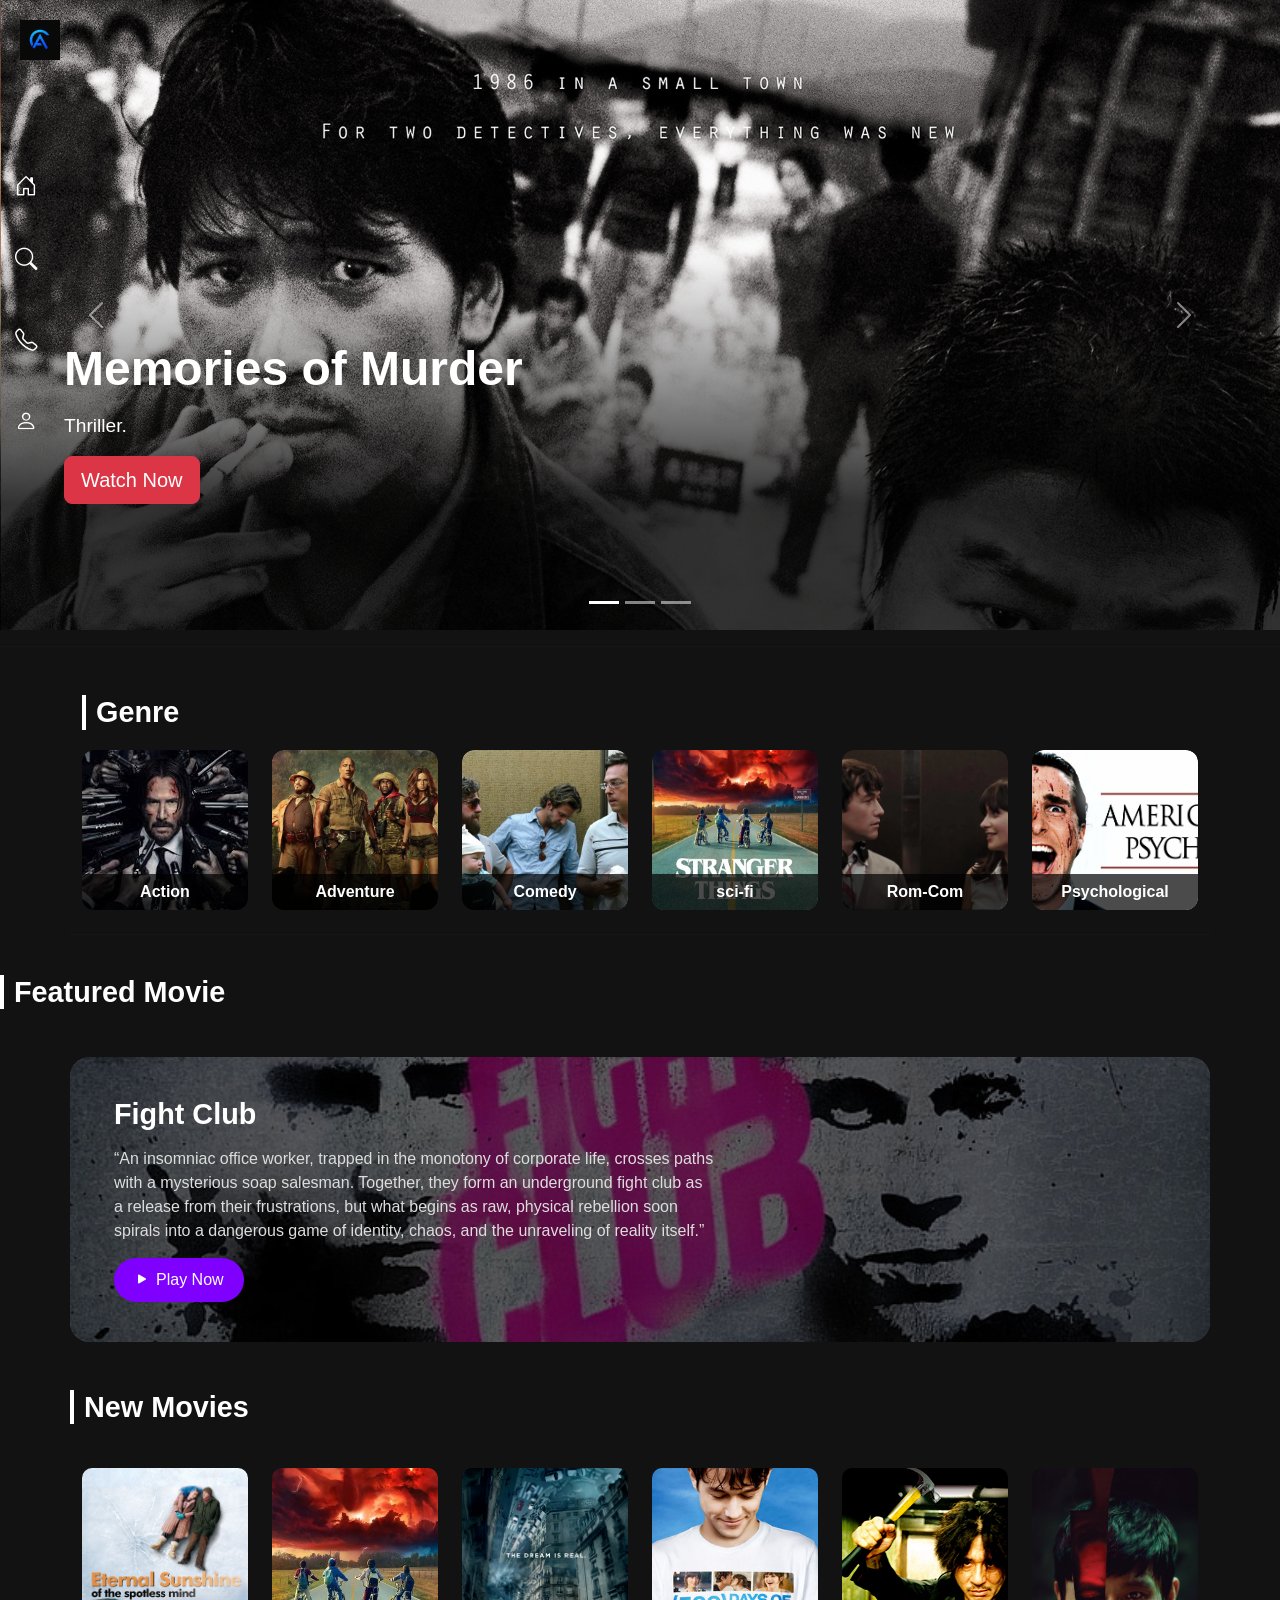
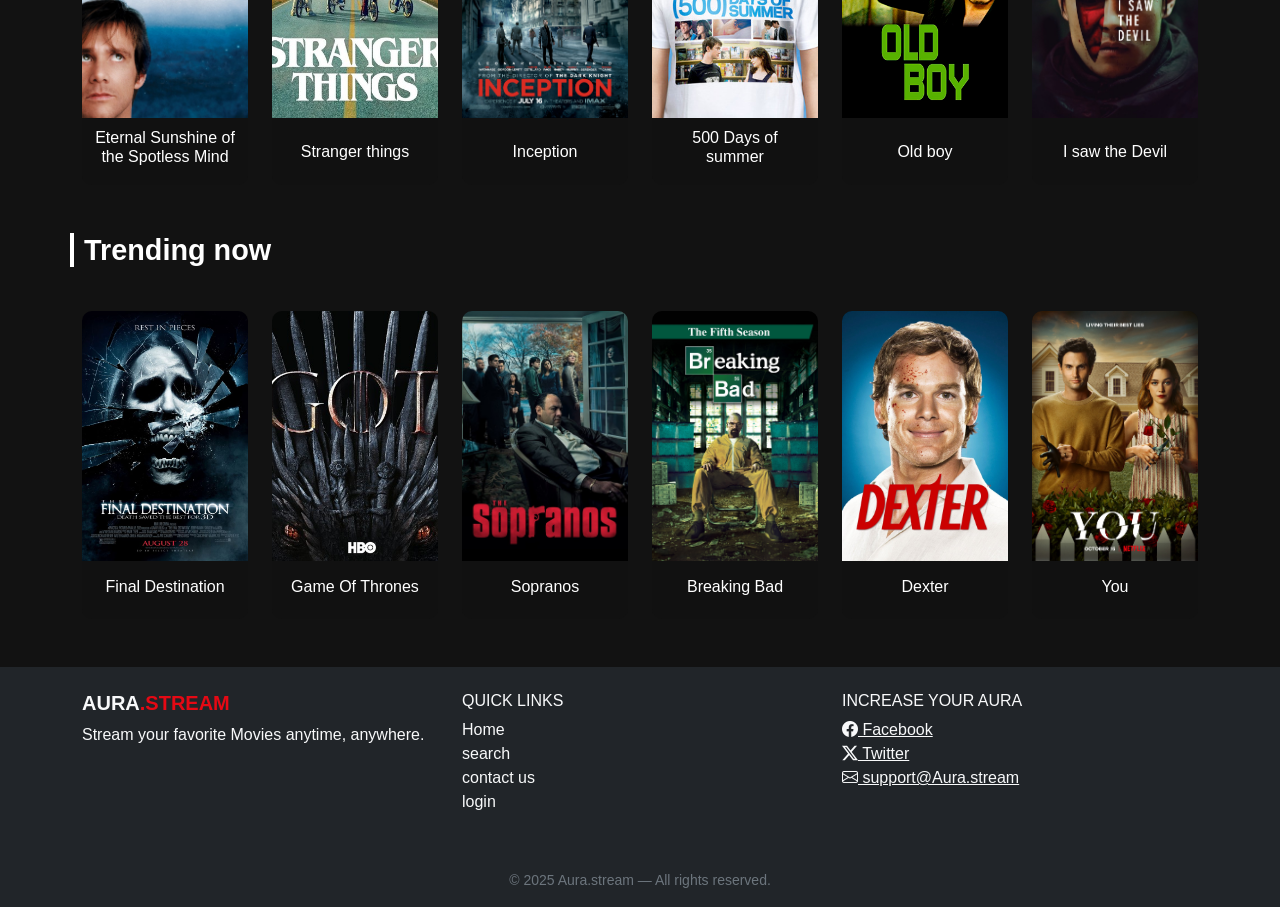
==== index.html @ 70f88c81 "renamed the file indexx to index" ====
<!DOCTYPE html>
<html lang="en">
<head>
  <meta charset="UTF-8" />
  <meta name="viewport" content="width=device-width, initial-scale=1" />
  <title>Aura.stream</title>

  <!-- Bootstrap CSS -->
  <link href="https://cdn.jsdelivr.net/npm/bootstrap@5.3.3/dist/css/bootstrap.min.css" rel="stylesheet" />
  <style>
    body {
       background-color: #121212;      
      font-family: 'Segoe UI', Tahoma, Geneva, Verdana, sans-serif;
    }

    /* Sidebar container */
.sidebar {
  position: fixed;
  top: 0;
  left: 0;
  height: 100vh;
  width: 80px; /* collapsed width */
  background-color: transparent; /* make transparent */
  padding: 20px 0;
  transition: width 0.3s ease, background-color 0.3s ease;
  z-index: 1000;
  overflow: hidden;
}

/* Expand on hover */
.sidebar:hover {
  width: 220px;
  background-color: rgba(12, 12, 12, 0.85); /* dark bg appears only on hover */
  backdrop-filter: blur(10px); /* frosted glass effect */
}

/* Logo */
.sidebar .logo {
  text-align: center;
  margin-bottom: 100px;
}
.sidebar .logo img {
  width: 40px;
  transition: width 0.3s;
}
.sidebar:hover .logo img {
  width: 120px;
}

/* Navigation Links */
.sidebar .nav-links {
  list-style: none;
  padding: 0;
  margin: 0;
}
.sidebar .nav-links li {
  margin: 20px 0;
}
.sidebar .nav-links a {
  display: flex;
  align-items: center;
  color: #fff;
  padding: 10px 15px;
  text-decoration: none;
  font-size: 1rem;
  transition: background 0.3s ease;
}

/* Icon style */
.sidebar .nav-links a i {
  font-size: 1.4rem;
  margin-right: 15px;
}

/* Hide text when collapsed */
.sidebar .nav-links a span {
  opacity: 0;
  transition: opacity 0.3s ease;
}
.sidebar:hover .nav-links a span {
  opacity: 1;
}

/* Hover effect on items */
.sidebar .nav-links a:hover {
  background-color: rgba(26, 26, 26, 0.7);
  border-radius: 6px;
}


    /* Make carousel full viewport */
#animeHeroCarousel .carousel-item {
  height: 70vh;
  background-size: cover;
  background-position: center;
  position: relative;
  animation: zoomEffect 6s ease-in-out infinite;
  
}

/* Fade + Zoom Animation */
@keyframes zoomEffect {
  0% { transform: scale(1); }
  100% { transform: scale(1.05); }
}

/* Dark gradient overlay for text readability */
.dark-gradient {
  position: absolute;
  bottom: 0;
  left: 0;
  width: 100%;
  height: 100%;
  background: linear-gradient(to top, rgba(0,0,0,0.8) 20%, rgba(0,0,0,0) 60%);
}

/* Text Overlay */
.carousel-overlay {
  position: absolute;
  bottom: 20%;
  left: 5%;
  max-width: 40%;
  color: white;
}

.carousel-title {
  font-size: 3rem;
  font-weight: bold;
}

.carousel-desc {
  font-size: 1.2rem;
  margin: 15px 0;
}

.carousel-control-prev-icon,
.carousel-control-next-icon {
  background-size: 100%, 100%;
}

.carousel-indicators [data-bs-target] {
  background-color: white;
}


.genre-card {
  position: relative;
  overflow: hidden;
  border-radius: 12px;
  transition: transform 0.4s ease, box-shadow 0.4s ease;
  cursor: pointer;
}

.genre-card:hover {
  transform: scale(1.05);
  box-shadow: 0 8px 16px rgba(255, 0, 0, 0.3);
}

.genre-img {
  width: 100%;
  height: 160px;
  object-fit: cover;
  border-radius: 12px;
}

.genre-label {
  position: absolute;
  bottom: 0;
  width: 100%;
  padding: 6px 0;
  background: rgba(0, 0, 0, 0.7);
  color: #fff;
  font-weight: bold;
  text-align: center;
  border-radius: 0 0 12px 12px;
}

.genre-link {
  text-decoration: none;
}


.anime-card {
  background: #111;
  color: #fff;
  border-radius: 10px;
  overflow: hidden;
  transition: transform 0.3s ease;
  display: flex;
  flex-direction: column;
  justify-content: space-between;
  height: 100%;
}

.anime-card:hover {
  transform: scale(1.05);
}

.anime-thumb {
  width: 100%;
  height: 250px;
  overflow: hidden;
  position: relative;
}

.anime-thumb img {
  width: 100%;
  height: 100%;
  object-fit: cover;
  display: block;
}

.anime-overlay {
  position: absolute;
  bottom: 0;
  width: 100%;
  background: rgba(255, 0, 0, 0.8);
  text-align: center;
  padding: 5px;
  opacity: 0;
  transition: opacity 0.3s ease;
}

.anime-card:hover .anime-overlay {
  opacity: 1;
}

.anime-title {
  text-align: center;
  padding: 10px;
  font-size: 1rem;
  min-height: 50px;
  display: flex;
  align-items: center;
  justify-content: center;
}


 .section-heading {
  color: #fff;
  font-size: 1.8rem;
  font-weight: bold;
  margin-bottom: 20px;
  position: relative;
  padding-left: 10px;
  border-left: 4px solid white;
  font-family: 'Segoe UI', sans-serif;
}


.featured-anime {
  background-image: url('fightclub.jpg'); /* background image */
  background-size: cover;
  background-position: center;
  border-radius: 20px;
  overflow: hidden;
  position: relative;
  padding: 40px 20px;
}

.featured-anime::before {
  content: '';
  position: absolute;
  inset: 0;
  background: rgba(0, 0, 0, 0.6); /* dark overlay */
  z-index: 0;
}

.featured-card {
  position: relative;
  z-index: 1;
  display: flex;
  align-items: center;
  justify-content: space-between;
}

.poster img {
  width: 150px;
  border-radius: 20px;
}

.title {
  font-size: 1.8rem;
}

.description {
  margin: 15px 0;
  font-size: 1rem;
  color: #ddd;
  max-width: 600px;
}

.btn-purple {
  background: #8000ff;
  color: white;
  border: none;
  padding: 10px 20px;
  font-weight: 500;
  border-radius: 30px;
  text-decoration: none;
  display: inline-flex;
  align-items: center;
  gap: 6px;
  transition: background 0.3s ease;
}

.btn-purple:hover {
  background: #a64dff;
}

@media (max-width: 767px) {
  .poster {
    margin-bottom: 20px;
  }

  .poster img {
    width: 120px;
  }

  .title {
    font-size: 1.4rem;
  }
}

  </style>
</head>
<body>



<script src="https://cdn.jsdelivr.net/npm/bootstrap@5.3.3/dist/js/bootstrap.bundle.min.js"></script>

<!-- Sidebar Navbar -->
<nav class="sidebar">
  <div class="logo">
    <a href="login.html">
    <img src="Geometric Blue _A_ Logo Design.png"  alt="Logo">
    </a>
  </div>
  <ul class="nav-links">
    <li><a href="index.html"><i class="bi bi-house-door"></i> <span>Home</span></a></li>
    <li><a href="search.html"><i class="bi bi-search"></i> <span>Search</span></a></li>
    <li><a href="contact.html"><i class="bi bi-telephone"></i> <span>contact us</span></a></li>
    <li><a href="login.html"><i class="bi bi-person"></i> <span>login</span></a></li>
  </ul>
</nav>

<!-- Bootstrap Icons CDN -->
<link rel="stylesheet" href="https://cdn.jsdelivr.net/npm/bootstrap-icons@1.11.3/font/bootstrap-icons.css">

<!-- Anime Hero Carousel -->
<div id="animeHeroCarousel" class="carousel slide carousel-fade" data-bs-ride="carousel" data-bs-interval="4000">
  <!-- Carousel Indicators -->
  <div class="carousel-indicators">
    <button type="button" data-bs-target="#animeHeroCarousel" data-bs-slide-to="0" class="active"></button>
    <button type="button" data-bs-target="#animeHeroCarousel" data-bs-slide-to="1"></button>
    <button type="button" data-bs-target="#animeHeroCarousel" data-bs-slide-to="2"></button>
    
  </div>

  <!-- Carousel Inner -->
  <div class="carousel-inner">
    <!-- Slide 1 -->
    <div class="carousel-item active" style="background-image: url('memory.jpg');">
      <div class="dark-gradient"></div>
      <div class="carousel-overlay">
        <h2 class="carousel-title">Memories of Murder</h2>
        <p class="carousel-desc">Thriller.</p>
        <a href="player.html" class="btn btn-danger btn-lg">Watch Now</a>
      </div>
    </div>

    <!-- Slide 2 -->
    <div class="carousel-item" style="background-image: url('fightclub.jpg');">
      <div class="dark-gradient"></div>
      <div class="carousel-overlay">
        <h2 class="carousel-title">Fight club</h2>
        <p class="carousel-desc">Psychological</p>
        <a href="player.html" class="btn btn-danger btn-lg">Watch Now</a>
      </div>
    </div>

    <!-- Slide 3 -->
    <div class="carousel-item" style="background-image: url('anayam.jpg');">
      <div class="dark-gradient"></div>
      <div class="carousel-overlay">
        <h2 class="carousel-title">Anayam Rasoolam</h2>
        <p class="carousel-desc">Romance</p>
        <a href="player.html" class="btn btn-danger btn-lg">Watch Now</a>
      </div>
    </div>
  </div>

  
  <!-- Controls -->
  <button class="carousel-control-prev" type="button" data-bs-target="#animeHeroCarousel" data-bs-slide="prev">
    <span class="carousel-control-prev-icon"></span>
  </button>
  <button class="carousel-control-next" type="button" data-bs-target="#animeHeroCarousel" data-bs-slide="next">
    <span class="carousel-control-next-icon"></span>
  </button>
</div>


<hr>
<!-- Genre Grid Section -->
<section class="container mt-5">
<h3 class="section-heading"> Genre</h3>

  <div class="row g-4">

    <!-- Genre Card -->
    <div class="col-6 col-md-2">
      <a href="genre-action.html" class="genre-link">
        <div class="genre-card">
          <img src="action.jpg" alt="Action" class="genre-img">
          <div class="genre-label">Action</div>
        </div>
      </a>
    </div>

    <div class="col-6 col-md-2">
      <a href="genre-adventure.html" class="genre-link">
        <div class="genre-card">
          <img src="adventure.webp" alt="Adventure" class="genre-img">
          <div class="genre-label">Adventure</div>
        </div>
      </a>
    </div>

    <div class="col-6 col-md-2">
      <a href="genre-comedy.html" class="genre-link">
        <div class="genre-card">
          <img src="comedy.jpg" alt="Comedy" class="genre-img">
          <div class="genre-label">Comedy</div>
        </div>
      </a>
    </div>

    <div class="col-6 col-md-2">
      <a href="genre-drama.html" class="genre-link">
        <div class="genre-card">
          <img src="sci-fi.jpg" alt="sci-fi" class="genre-img">
          <div class="genre-label">sci-fi</div>
        </div>
      </a>
    </div>

   
    <div class="col-6 col-md-2">
      <a href="genre-drama.html" class="genre-link">
        <div class="genre-card">
          <img src="romcom.webp" alt="Rom-com" class="genre-img">
          <div class="genre-label">Rom-Com</div>
        </div>
      </a>
    </div>

    <div class="col-6 col-md-2">
      <a href="genre-drama.html" class="genre-link">
        <div class="genre-card">
          <img src="psycho.jpg" alt="Drama" class="genre-img">
          <div class="genre-label">Psychological</div>
        </div>
      </a>
    </div>

    <hr>
</section>

<section>
<!-- featured Movie section-->
<br>

  <h3 class="section-heading"> Featured Movie</h3>
<div class="featured-anime container my-5">
  <div class="featured-card d-flex flex-column flex-md-row align-items-center">
    <div class="info text-white ms-md-4 text-center text-md-start">
      <h2 class="title fw-bold">Fight Club</h2>
      <p class="description">
       “An insomniac office worker, trapped in the monotony of corporate life, 
       crosses paths with a mysterious soap salesman. Together, they form an underground fight club as a release from 
       their frustrations, but what begins as raw, 
       physical rebellion soon spirals into a dangerous game of identity, chaos, and the unraveling of reality itself.”
      </p>
      <a href="player.html" class="btn btn-purple">
        <i class="bi bi-play-fill"></i> Play Now
      </a>
    </div>
  </div>
</div>
</section>


<!-- new movie cards section-->
 <section>
  
  <div class="container my-5">
  <div class="row g-4 justify-content-center">
    <h3 class="section-heading"> New Movies</h3>
    <!-- Card 1 -->
    <div class="col-6 col-md-2">
      <div class="anime-card">
        <div class="anime-thumb">
          <img src="eternal.jpg" alt="Jujutsu Kaisen">
          <div class="anime-overlay"><p>2h 30min</p></div>
        </div>
        <h5 class="anime-title">Eternal Sunshine of the Spotless Mind </h5>
      </div>
    </div>

    <!-- Card 2 -->
    <div class="col-6 col-md-2">
      <div class="anime-card">
        <div class="anime-thumb">
          <img src="sci-fi.jpg" alt="Chainsaw Man">
          <div class="anime-overlay"><p>2h 30min</p></div>
        </div>
        <h5 class="anime-title">Stranger things</h5>
      </div>
    </div>

    <!-- Card 3 -->
    <div class="col-6 col-md-2">
      <div class="anime-card">
        <div class="anime-thumb">
          <img src="inception.jpg" alt="Tokyo Revengers">
          <div class="anime-overlay"><p>2h 12min</p></div>
        </div>
        <h5 class="anime-title">Inception</h5>
      </div>
    </div>

    <!-- Card 4 -->
    <div class="col-6 col-md-2">
      <div class="anime-card">
        <div class="anime-thumb">
          <img src="500days.jpg" alt="Demon Slayer">
          <div class="anime-overlay"><p>2h 32min</p></div>
        </div>
        <h5 class="anime-title">500 Days of summer</h5>
      </div>
    </div>

    <!-- Card 5 -->
    <div class="col-6 col-md-2">
      <div class="anime-card">
        <div class="anime-thumb">
          <img src="oldboy.png" alt="Attack on Titan">
          <div class="anime-overlay"><p>2h 1min</p></div>
        </div>
        <h5 class="anime-title">Old boy</h5>
      </div>
    </div>

    <!-- Card 6 -->
    <div class="col-6 col-md-2">
      <div class="anime-card">
        <div class="anime-thumb">
          <img src="isaw.jpg" alt="Naruto">
          <div class="anime-overlay"><p>1h 45min</p></div>
        </div>
        <h5 class="anime-title">I saw the Devil</h5>
      </div>
    </div>

  </div>
</div>
</section>

 <section>

<div class="container my-5">
  <div class="row g-4 justify-content-center">
    <h3 class="section-heading"> Trending now</h3>
    <!-- Card 1 -->
    <div class="col-6 col-md-2">
      <div class="anime-card">
        <div class="anime-thumb">
          <img src="final.jpg" alt="final destination">
          <div class="anime-overlay"><p>2h 3min</p></div>
        </div>
        <h5 class="anime-title">Final Destination</h5>
      </div>
    </div>

    <!-- Card 2 -->
    <div class="col-6 col-md-2">
      <div class="anime-card">
        <div class="anime-thumb">
          <img src="got.jpg" alt="game of thrones">
          <div class="anime-overlay"><p>2h 32min</p></div>
        </div>
        <h5 class="anime-title">Game Of Thrones</h5>
      </div>
    </div>

    <!-- Card 3 -->
    <div class="col-6 col-md-2">
      <div class="anime-card">
        <div class="anime-thumb">
          <img src="sopranos.jpg" alt="sopranos">
          <div class="anime-overlay"><p>2h 1min</p></div>
        </div>
        <h5 class="anime-title">Sopranos</h5>
      </div>
    </div>

    <!-- Card 4 -->
    <div class="col-6 col-md-2">
      <div class="anime-card">
        <div class="anime-thumb">
          <img src="breaking.jpg" alt="breaking bad">
          <div class="anime-overlay"><p>2h 3min</p></div>
        </div>
        <h5 class="anime-title">Breaking Bad</h5>
      </div>
    </div>

    <!-- Card 5 -->
    <div class="col-6 col-md-2">
      <div class="anime-card">
        <div class="anime-thumb">
          <img src="dexter.jpg" alt="dexter">
          <div class="anime-overlay"><p>2h </p></div>
        </div>
        <h5 class="anime-title">Dexter</h5>
      </div>
    </div>

    <!-- Card 6 -->
    <div class="col-6 col-md-2">
      <div class="anime-card">
        <div class="anime-thumb">
          <img src="you.jpg" alt="you">
          <div class="anime-overlay"><p>2h 35min</p></div>
        </div>
        <h5 class="anime-title">You</h5>
      </div>
    </div>

  </div>
</div>
</section>

<!-- Footer -->
<footer class="bg-dark text-light pt-4 pb-3 mt-5">
  <div class="container text-center text-md-start">
    <div class="row">

      <!-- Branding -->
      <div class="col-md-4 mb-3">
        <h5 class="text-uppercase fw-bold">
          Aura<span style="color:#e50914;">.stream</span>
        </h5>
        <p>Stream your favorite Movies anytime, anywhere.</p>
      </div>

      <!-- Navigation Links -->
      <div class="col-md-4 mb-3">
        <h6 class="text-uppercase">Quick Links</h6>
        <ul class="list-unstyled">
          <li><a href="index.html" class="text-light text-decoration-none">Home</a></li>
          <li><a href="search.html" class="text-light text-decoration-none">search</a></li>
          <li><a href="contact.html" class="text-light text-decoration-none">contact us</a></li>
          <li><a href="login.html" class="text-light text-decoration-none">login</a></li>
          
        </ul>
      </div>

      <!-- Social Media / Contact -->
      <div class="col-md-4 mb-3">
        <h6 class="text-uppercase">Increase your Aura</h6>
        <a href="https://www.facebook.com/" class="text-light me-3"><i class="bi bi-facebook"></i> Facebook</a><br />
        <a href="https://x.com/?lang=en" class="text-light me-3"><i class="bi bi-twitter-x"></i> Twitter</a><br />
        <a href="https://mail.google.com/mail/u/0/" class="text-light"><i class="bi bi-envelope"></i> support@Aura.stream</a>
      </div>

    </div>
  </div>

  <div class="text-center mt-4 text-secondary small">
    © 2025 Aura.stream — All rights reserved.
  </div>
</footer>


</body>
</html>
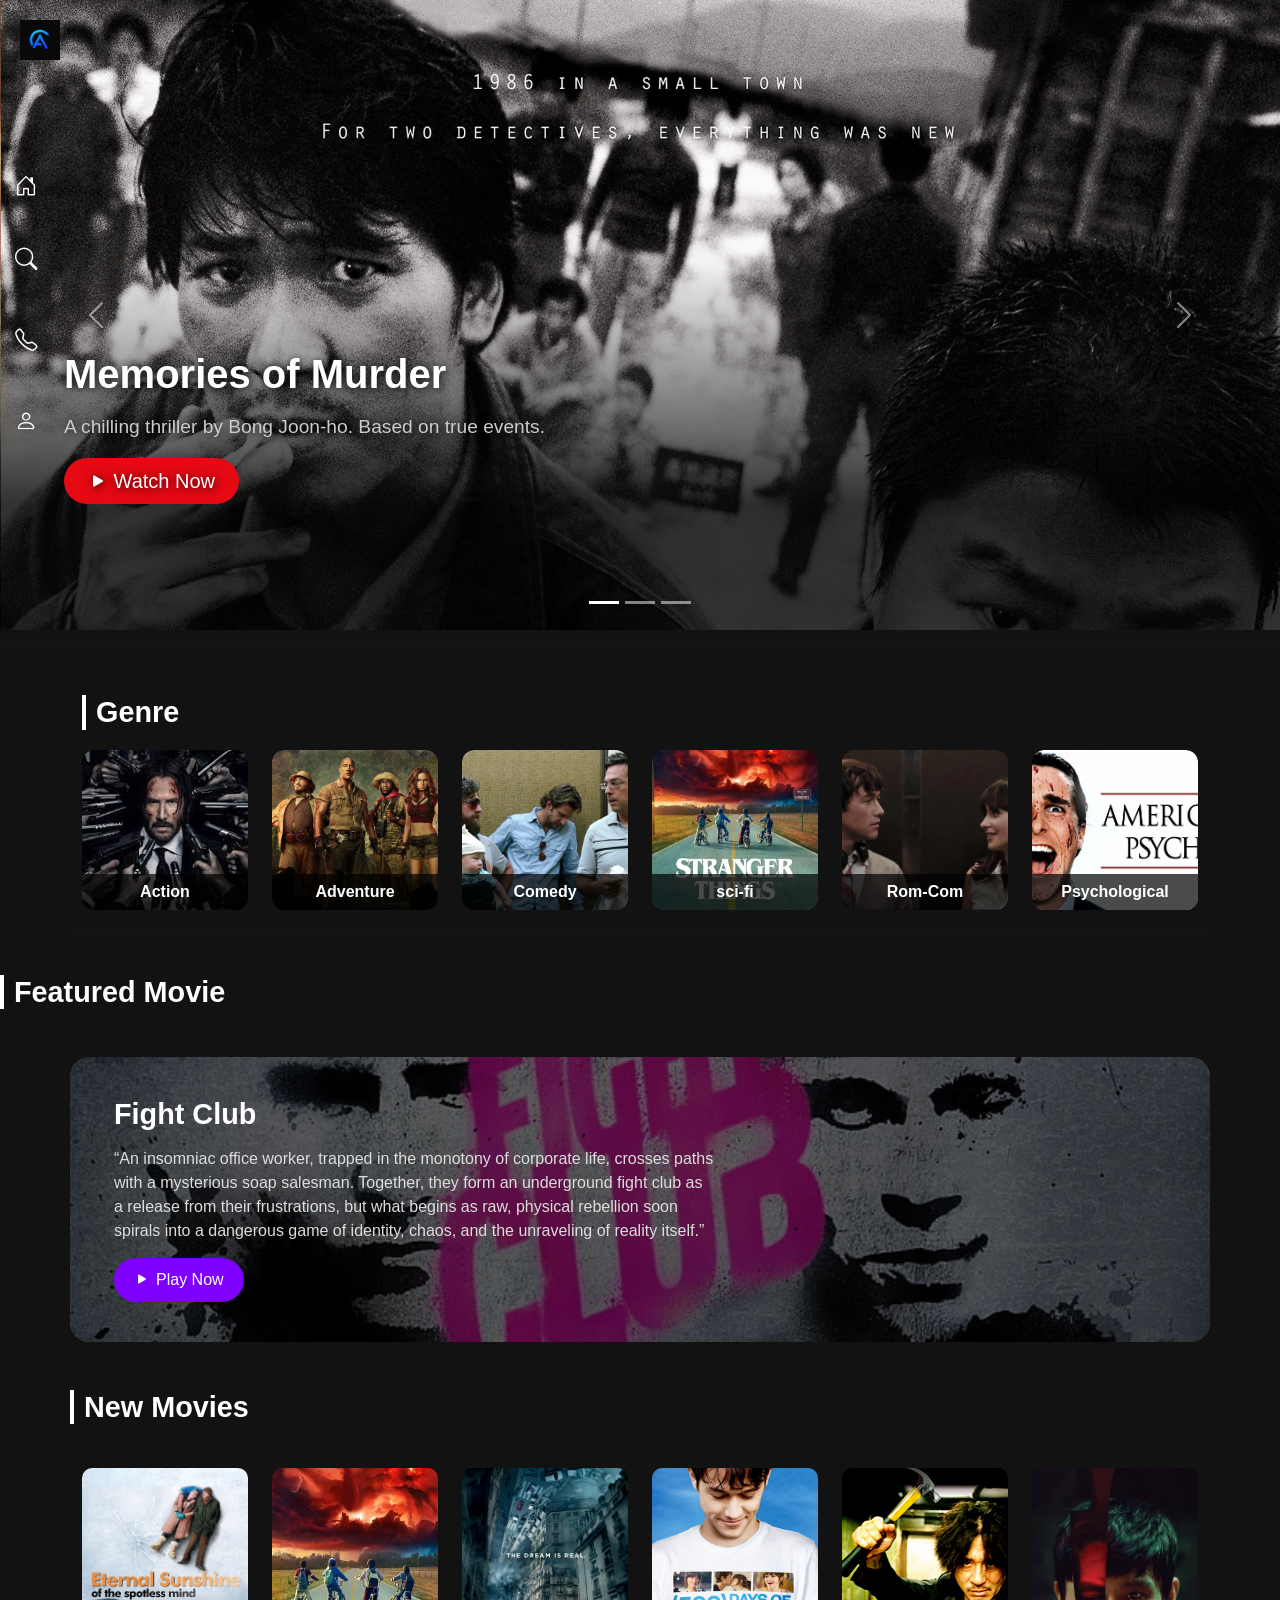
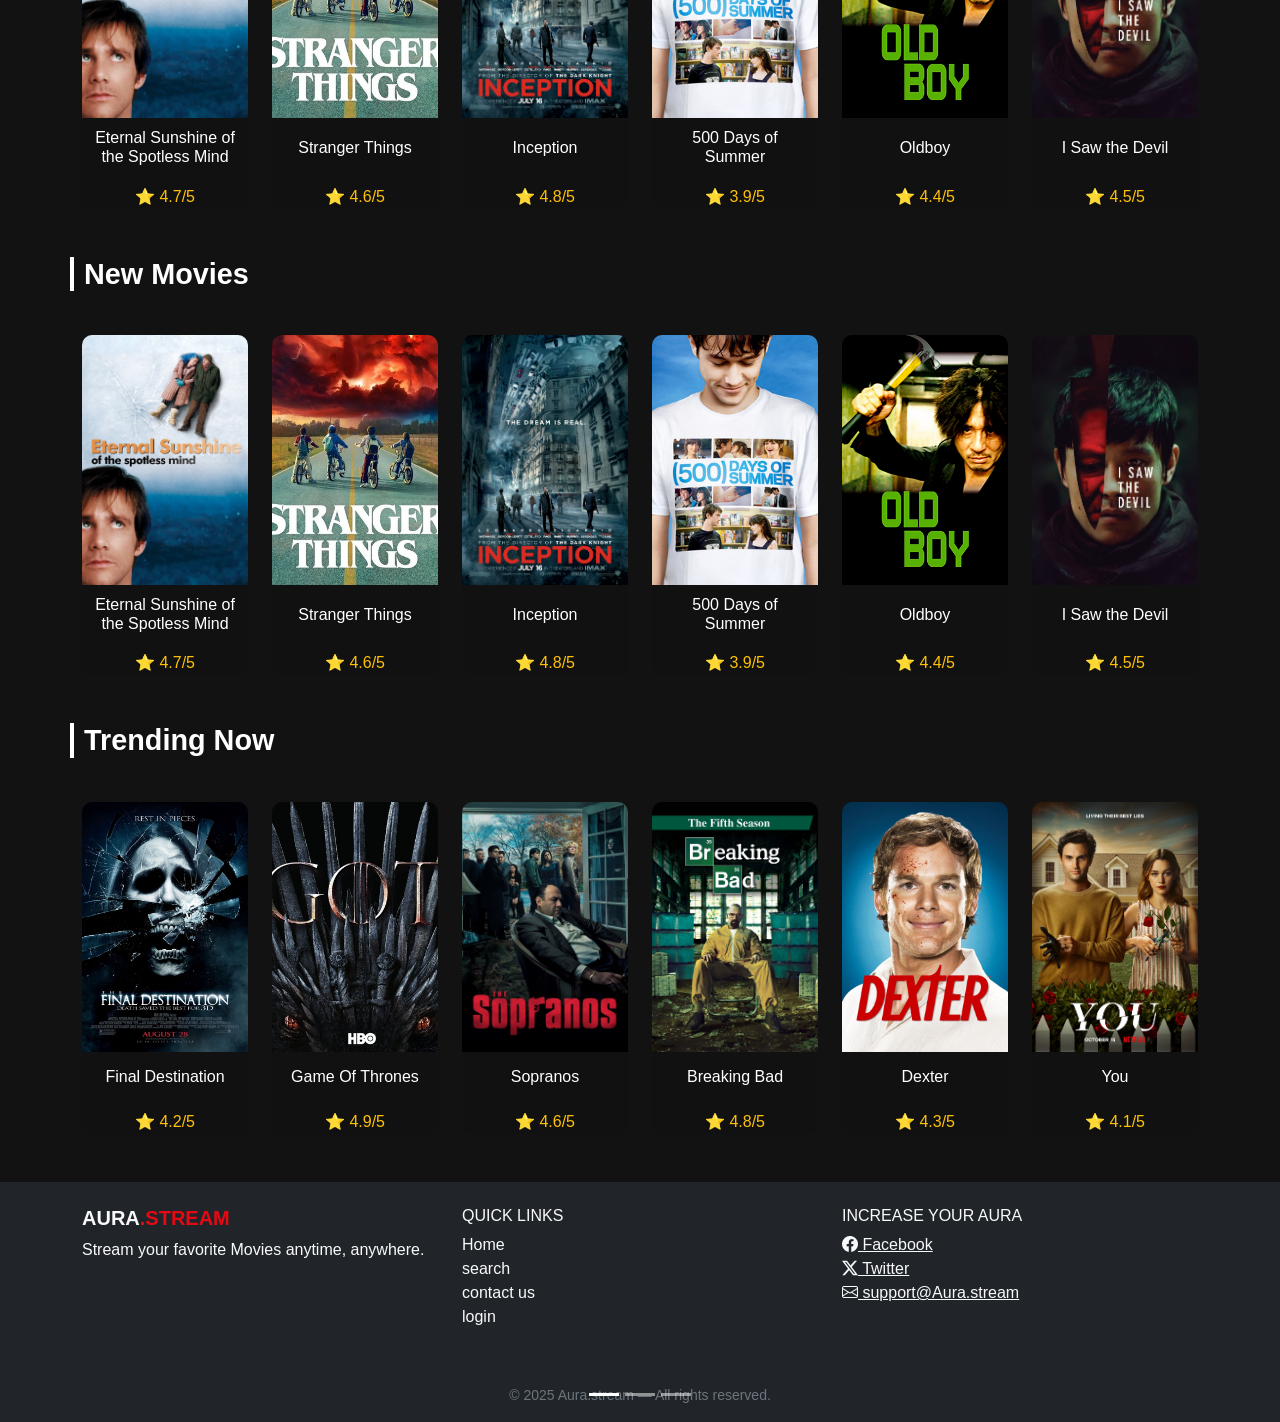
==== commit d4c8b60e: "changes done index and search page" ====
--- a/index.html
+++ b/index.html
@@ -322,6 +322,59 @@
   }
 }
 
+.carousel-overlay {
+  position: absolute;
+  bottom: 20%;
+  left: 5%;
+  max-width: 50%;
+  z-index: 2;
+  color: white;
+  text-shadow: 1px 1px 8px rgba(0,0,0,0.9);
+}
+
+@media (max-width: 768px) {
+  .carousel-overlay {
+    bottom: 10%;
+    left: 5%;
+    max-width: 90%;
+  }
+
+  .carousel-title {
+    font-size: 1.8rem;
+  }
+
+  .carousel-desc {
+    font-size: 1rem;
+  }
+
+  .btn-lg {
+    font-size: 1rem;
+    padding: 10px 20px;
+  }
+}
+
+.carousel-title {
+  font-size: 2.5rem;
+  font-weight: bold;
+}
+
+.carousel-desc {
+  font-size: 1.2rem;
+  color: #ccc;
+}
+
+.carousel .btn-danger {
+  background-color: #e50914;
+  border: none;
+  font-weight: 500;
+  border-radius: 30px;
+  transition: background 0.3s ease;
+}
+
+.carousel .btn-danger:hover {
+  background-color: #ff1e1e;
+}
+
   </style>
 </head>
 <body>
@@ -358,40 +411,49 @@
     
   </div>
 
+ <!-- 🎬 Enhanced Anime Hero Carousel -->
+<div id="animeHeroCarousel" class="carousel slide carousel-fade" data-bs-ride="carousel" data-bs-interval="6000">
+  <!-- Indicators -->
+  <div class="carousel-indicators">
+    <button type="button" data-bs-target="#animeHeroCarousel" data-bs-slide-to="0" class="active" aria-label="Slide 1"></button>
+    <button type="button" data-bs-target="#animeHeroCarousel" data-bs-slide-to="1" aria-label="Slide 2"></button>
+    <button type="button" data-bs-target="#animeHeroCarousel" data-bs-slide-to="2" aria-label="Slide 3"></button>
+  </div>
+
   <!-- Carousel Inner -->
   <div class="carousel-inner">
+
     <!-- Slide 1 -->
-    <div class="carousel-item active" style="background-image: url('memory.jpg');">
+    <div class="carousel-item active" style="background-image: url('memory.jpg'); background-size: cover; background-position: center;">
       <div class="dark-gradient"></div>
       <div class="carousel-overlay">
-        <h2 class="carousel-title">Memories of Murder</h2>
-        <p class="carousel-desc">Thriller.</p>
-        <a href="player.html" class="btn btn-danger btn-lg">Watch Now</a>
+        <h2 class="carousel-title mb-2">Memories of Murder</h2>
+        <p class="carousel-desc mb-3">A chilling thriller by Bong Joon-ho. Based on true events.</p>
+        <a href="player.html" class="btn btn-danger btn-lg px-4"><i class="bi bi-play-fill"></i> Watch Now</a>
       </div>
     </div>
 
     <!-- Slide 2 -->
-    <div class="carousel-item" style="background-image: url('fightclub.jpg');">
+    <div class="carousel-item" style="background-image: url('fightclub.jpg'); background-size: cover; background-position: center;">
       <div class="dark-gradient"></div>
       <div class="carousel-overlay">
-        <h2 class="carousel-title">Fight club</h2>
-        <p class="carousel-desc">Psychological</p>
-        <a href="player.html" class="btn btn-danger btn-lg">Watch Now</a>
+        <h2 class="carousel-title mb-2">Fight Club</h2>
+        <p class="carousel-desc mb-3">Psychological thriller that digs into identity and anarchy.</p>
+        <a href="player.html" class="btn btn-danger btn-lg px-4"><i class="bi bi-play-fill"></i> Watch Now</a>
       </div>
     </div>
 
     <!-- Slide 3 -->
-    <div class="carousel-item" style="background-image: url('anayam.jpg');">
+    <div class="carousel-item" style="background-image: url('anayam.jpg'); background-size: cover; background-position: center;">
       <div class="dark-gradient"></div>
       <div class="carousel-overlay">
-        <h2 class="carousel-title">Anayam Rasoolam</h2>
-        <p class="carousel-desc">Romance</p>
-        <a href="player.html" class="btn btn-danger btn-lg">Watch Now</a>
-      </div>
-    </div>
-  </div>
-
-  
+        <h2 class="carousel-title mb-2">Anayam Rasoolam</h2>
+        <p class="carousel-desc mb-3">A touching romantic journey through the streets of Kochi.</p>
+        <a href="player.html" class="btn btn-danger btn-lg px-4"><i class="bi bi-play-fill"></i> Watch Now</a>
+      </div>
+    </div>
+  </div>
+
   <!-- Controls -->
   <button class="carousel-control-prev" type="button" data-bs-target="#animeHeroCarousel" data-bs-slide="prev">
     <span class="carousel-control-prev-icon"></span>
@@ -401,7 +463,6 @@
   </button>
 </div>
 
-
 <hr>
 <!-- Genre Grid Section -->
 <section class="container mt-5">
@@ -411,7 +472,7 @@
 
     <!-- Genre Card -->
     <div class="col-6 col-md-2">
-      <a href="genre-action.html" class="genre-link">
+      <a href="genere.html" class="genre-link">
         <div class="genre-card">
           <img src="action.jpg" alt="Action" class="genre-img">
           <div class="genre-label">Action</div>
@@ -420,7 +481,7 @@
     </div>
 
     <div class="col-6 col-md-2">
-      <a href="genre-adventure.html" class="genre-link">
+      <a href="genere.html" class="genre-link">
         <div class="genre-card">
           <img src="adventure.webp" alt="Adventure" class="genre-img">
           <div class="genre-label">Adventure</div>
@@ -429,7 +490,7 @@
     </div>
 
     <div class="col-6 col-md-2">
-      <a href="genre-comedy.html" class="genre-link">
+      <a href="genere.html" class="genre-link">
         <div class="genre-card">
           <img src="comedy.jpg" alt="Comedy" class="genre-img">
           <div class="genre-label">Comedy</div>
@@ -438,7 +499,7 @@
     </div>
 
     <div class="col-6 col-md-2">
-      <a href="genre-drama.html" class="genre-link">
+      <a href="genere.html" class="genre-link">
         <div class="genre-card">
           <img src="sci-fi.jpg" alt="sci-fi" class="genre-img">
           <div class="genre-label">sci-fi</div>
@@ -448,7 +509,7 @@
 
    
     <div class="col-6 col-md-2">
-      <a href="genre-drama.html" class="genre-link">
+      <a href="genere.html" class="genre-link">
         <div class="genre-card">
           <img src="romcom.webp" alt="Rom-com" class="genre-img">
           <div class="genre-label">Rom-Com</div>
@@ -457,7 +518,7 @@
     </div>
 
     <div class="col-6 col-md-2">
-      <a href="genre-drama.html" class="genre-link">
+      <a href="genere.html" class="genre-link">
         <div class="genre-card">
           <img src="psycho.jpg" alt="Drama" class="genre-img">
           <div class="genre-label">Psychological</div>
@@ -491,156 +552,249 @@
 </div>
 </section>
 
-
-<!-- new movie cards section-->
+<!-- top rated movies-->
  <section>
-  
   <div class="container my-5">
-  <div class="row g-4 justify-content-center">
-    <h3 class="section-heading"> New Movies</h3>
-    <!-- Card 1 -->
-    <div class="col-6 col-md-2">
-      <div class="anime-card">
-        <div class="anime-thumb">
-          <img src="eternal.jpg" alt="Jujutsu Kaisen">
-          <div class="anime-overlay"><p>2h 30min</p></div>
-        </div>
-        <h5 class="anime-title">Eternal Sunshine of the Spotless Mind </h5>
-      </div>
-    </div>
-
-    <!-- Card 2 -->
-    <div class="col-6 col-md-2">
-      <div class="anime-card">
-        <div class="anime-thumb">
-          <img src="sci-fi.jpg" alt="Chainsaw Man">
-          <div class="anime-overlay"><p>2h 30min</p></div>
-        </div>
-        <h5 class="anime-title">Stranger things</h5>
-      </div>
-    </div>
-
-    <!-- Card 3 -->
-    <div class="col-6 col-md-2">
-      <div class="anime-card">
-        <div class="anime-thumb">
-          <img src="inception.jpg" alt="Tokyo Revengers">
-          <div class="anime-overlay"><p>2h 12min</p></div>
-        </div>
-        <h5 class="anime-title">Inception</h5>
-      </div>
-    </div>
-
-    <!-- Card 4 -->
-    <div class="col-6 col-md-2">
-      <div class="anime-card">
-        <div class="anime-thumb">
-          <img src="500days.jpg" alt="Demon Slayer">
-          <div class="anime-overlay"><p>2h 32min</p></div>
-        </div>
-        <h5 class="anime-title">500 Days of summer</h5>
-      </div>
-    </div>
-
-    <!-- Card 5 -->
-    <div class="col-6 col-md-2">
-      <div class="anime-card">
-        <div class="anime-thumb">
-          <img src="oldboy.png" alt="Attack on Titan">
-          <div class="anime-overlay"><p>2h 1min</p></div>
-        </div>
-        <h5 class="anime-title">Old boy</h5>
-      </div>
-    </div>
-
-    <!-- Card 6 -->
-    <div class="col-6 col-md-2">
-      <div class="anime-card">
-        <div class="anime-thumb">
-          <img src="isaw.jpg" alt="Naruto">
-          <div class="anime-overlay"><p>1h 45min</p></div>
-        </div>
-        <h5 class="anime-title">I saw the Devil</h5>
-      </div>
-    </div>
-
-  </div>
-</div>
+    <div class="row g-4 justify-content-center">
+      <h3 class="section-heading"> New Movies</h3>
+
+      <!-- Card 1 -->
+      <div class="col-6 col-md-2">
+        <div class="anime-card">
+          <div class="anime-thumb">
+            <img src="eternal.jpg" alt="eternal of sunshine">
+            <div class="anime-overlay"><p>2h 30min</p></div>
+          </div>
+          <h5 class="anime-title">Eternal Sunshine of the Spotless Mind</h5>
+          <p class="text-center text-warning m-0">⭐ 4.7/5</p>
+        </div>
+      </div>
+
+      <!-- Card 2 -->
+      <div class="col-6 col-md-2">
+        <div class="anime-card">
+          <div class="anime-thumb">
+            <img src="sci-fi.jpg" alt="sci fi image">
+            <div class="anime-overlay"><p>2h 30min</p></div>
+          </div>
+          <h5 class="anime-title">Stranger Things</h5>
+          <p class="text-center text-warning m-0">⭐ 4.6/5</p>
+        </div>
+      </div>
+
+      <!-- Card 3 -->
+      <div class="col-6 col-md-2">
+        <div class="anime-card">
+          <div class="anime-thumb">
+            <img src="inception.jpg" alt="inception image">
+            <div class="anime-overlay"><p>2h 12min</p></div>
+          </div>
+          <h5 class="anime-title">Inception</h5>
+          <p class="text-center text-warning m-0">⭐ 4.8/5</p>
+        </div>
+      </div>
+
+      <!-- Card 4 -->
+      <div class="col-6 col-md-2">
+        <div class="anime-card">
+          <div class="anime-thumb">
+            <img src="500days.jpg" alt="500 days of summer">
+            <div class="anime-overlay"><p>2h 32min</p></div>
+          </div>
+          <h5 class="anime-title">500 Days of Summer</h5>
+          <p class="text-center text-warning m-0">⭐ 3.9/5</p>
+        </div>
+      </div>
+
+      <!-- Card 5 -->
+      <div class="col-6 col-md-2">
+        <div class="anime-card">
+          <div class="anime-thumb">
+            <img src="oldboy.png" alt="old boy">
+            <div class="anime-overlay"><p>2h 1min</p></div>
+          </div>
+          <h5 class="anime-title">Oldboy</h5>
+          <p class="text-center text-warning m-0">⭐ 4.4/5</p>
+        </div>
+      </div>
+
+      <!-- Card 6 -->
+      <div class="col-6 col-md-2">
+        <div class="anime-card">
+          <div class="anime-thumb">
+            <img src="isaw.jpg" alt="i saw the devil">
+            <div class="anime-overlay"><p>1h 45min</p></div>
+          </div>
+          <h5 class="anime-title">I Saw the Devil</h5>
+          <p class="text-center text-warning m-0">⭐ 4.5/5</p>
+        </div>
+      </div>
+
+    </div>
+  </div>
 </section>
 
- <section>
-
-<div class="container my-5">
-  <div class="row g-4 justify-content-center">
-    <h3 class="section-heading"> Trending now</h3>
-    <!-- Card 1 -->
-    <div class="col-6 col-md-2">
-      <div class="anime-card">
-        <div class="anime-thumb">
-          <img src="final.jpg" alt="final destination">
-          <div class="anime-overlay"><p>2h 3min</p></div>
-        </div>
-        <h5 class="anime-title">Final Destination</h5>
-      </div>
-    </div>
-
-    <!-- Card 2 -->
-    <div class="col-6 col-md-2">
-      <div class="anime-card">
-        <div class="anime-thumb">
-          <img src="got.jpg" alt="game of thrones">
-          <div class="anime-overlay"><p>2h 32min</p></div>
-        </div>
-        <h5 class="anime-title">Game Of Thrones</h5>
-      </div>
-    </div>
-
-    <!-- Card 3 -->
-    <div class="col-6 col-md-2">
-      <div class="anime-card">
-        <div class="anime-thumb">
-          <img src="sopranos.jpg" alt="sopranos">
-          <div class="anime-overlay"><p>2h 1min</p></div>
-        </div>
-        <h5 class="anime-title">Sopranos</h5>
-      </div>
-    </div>
-
-    <!-- Card 4 -->
-    <div class="col-6 col-md-2">
-      <div class="anime-card">
-        <div class="anime-thumb">
-          <img src="breaking.jpg" alt="breaking bad">
-          <div class="anime-overlay"><p>2h 3min</p></div>
-        </div>
-        <h5 class="anime-title">Breaking Bad</h5>
-      </div>
-    </div>
-
-    <!-- Card 5 -->
-    <div class="col-6 col-md-2">
-      <div class="anime-card">
-        <div class="anime-thumb">
-          <img src="dexter.jpg" alt="dexter">
-          <div class="anime-overlay"><p>2h </p></div>
-        </div>
-        <h5 class="anime-title">Dexter</h5>
-      </div>
-    </div>
-
-    <!-- Card 6 -->
-    <div class="col-6 col-md-2">
-      <div class="anime-card">
-        <div class="anime-thumb">
-          <img src="you.jpg" alt="you">
-          <div class="anime-overlay"><p>2h 35min</p></div>
-        </div>
-        <h5 class="anime-title">You</h5>
-      </div>
-    </div>
-
-  </div>
-</div>
+<!-- new movies -->
+<section>
+  <div class="container my-5">
+    <div class="row g-4 justify-content-center">
+      <h3 class="section-heading"> New Movies</h3>
+
+      <!-- Card 1 -->
+      <div class="col-6 col-md-2">
+        <div class="anime-card">
+          <div class="anime-thumb">
+            <img src="eternal.jpg" alt="eternal of sunshine">
+            <div class="anime-overlay"><p>2h 30min</p></div>
+          </div>
+          <h5 class="anime-title">Eternal Sunshine of the Spotless Mind</h5>
+          <p class="text-center text-warning m-0">⭐ 4.7/5</p>
+        </div>
+      </div>
+
+      <!-- Card 2 -->
+      <div class="col-6 col-md-2">
+        <div class="anime-card">
+          <div class="anime-thumb">
+            <img src="sci-fi.jpg" alt="sci fi image">
+            <div class="anime-overlay"><p>2h 30min</p></div>
+          </div>
+          <h5 class="anime-title">Stranger Things</h5>
+          <p class="text-center text-warning m-0">⭐ 4.6/5</p>
+        </div>
+      </div>
+
+      <!-- Card 3 -->
+      <div class="col-6 col-md-2">
+        <div class="anime-card">
+          <div class="anime-thumb">
+            <img src="inception.jpg" alt="inception image">
+            <div class="anime-overlay"><p>2h 12min</p></div>
+          </div>
+          <h5 class="anime-title">Inception</h5>
+          <p class="text-center text-warning m-0">⭐ 4.8/5</p>
+        </div>
+      </div>
+
+      <!-- Card 4 -->
+      <div class="col-6 col-md-2">
+        <div class="anime-card">
+          <div class="anime-thumb">
+            <img src="500days.jpg" alt="500 days of summer">
+            <div class="anime-overlay"><p>2h 32min</p></div>
+          </div>
+          <h5 class="anime-title">500 Days of Summer</h5>
+          <p class="text-center text-warning m-0">⭐ 3.9/5</p>
+        </div>
+      </div>
+
+      <!-- Card 5 -->
+      <div class="col-6 col-md-2">
+        <div class="anime-card">
+          <div class="anime-thumb">
+            <img src="oldboy.png" alt="old boy ">
+            <div class="anime-overlay"><p>2h 1min</p></div>
+          </div>
+          <h5 class="anime-title">Oldboy</h5>
+          <p class="text-center text-warning m-0">⭐ 4.4/5</p>
+        </div>
+      </div>
+
+      <!-- Card 6 -->
+      <div class="col-6 col-md-2">
+        <div class="anime-card">
+          <div class="anime-thumb">
+            <img src="isaw.jpg" alt="i saw the">
+            <div class="anime-overlay"><p>1h 45min</p></div>
+          </div>
+          <h5 class="anime-title">I Saw the Devil</h5>
+          <p class="text-center text-warning m-0">⭐ 4.5/5</p>
+        </div>
+      </div>
+
+    </div>
+  </div>
+</section>
+
+<section>
+  <div class="container my-5">
+    <div class="row g-4 justify-content-center">
+      <h3 class="section-heading">Trending Now</h3>
+
+      <!-- Card 1 -->
+      <div class="col-6 col-md-2">
+        <div class="anime-card">
+          <div class="anime-thumb">
+            <img src="final.jpg" alt="final destination">
+            <div class="anime-overlay"><p>2h 3min</p></div>
+          </div>
+          <h5 class="anime-title">Final Destination</h5>
+          <p class="text-center text-warning m-0">⭐ 4.2/5</p>
+        </div>
+      </div>
+
+      <!-- Card 2 -->
+      <div class="col-6 col-md-2">
+        <div class="anime-card">
+          <div class="anime-thumb">
+            <img src="got.jpg" alt="game of thrones">
+            <div class="anime-overlay"><p>2h 32min</p></div>
+          </div>
+          <h5 class="anime-title">Game Of Thrones</h5>
+          <p class="text-center text-warning m-0">⭐ 4.9/5</p>
+        </div>
+      </div>
+
+      <!-- Card 3 -->
+      <div class="col-6 col-md-2">
+        <div class="anime-card">
+          <div class="anime-thumb">
+            <img src="sopranos.jpg" alt="sopranos">
+            <div class="anime-overlay"><p>2h 1min</p></div>
+          </div>
+          <h5 class="anime-title">Sopranos</h5>
+          <p class="text-center text-warning m-0">⭐ 4.6/5</p>
+        </div>
+      </div>
+
+      <!-- Card 4 -->
+      <div class="col-6 col-md-2">
+        <div class="anime-card">
+          <div class="anime-thumb">
+            <img src="breaking.jpg" alt="breaking bad">
+            <div class="anime-overlay"><p>2h 3min</p></div>
+          </div>
+          <h5 class="anime-title">Breaking Bad</h5>
+          <p class="text-center text-warning m-0">⭐ 4.8/5</p>
+        </div>
+      </div>
+
+      <!-- Card 5 -->
+      <div class="col-6 col-md-2">
+        <div class="anime-card">
+          <div class="anime-thumb">
+            <img src="dexter.jpg" alt="dexter">
+            <div class="anime-overlay"><p>2h</p></div>
+          </div>
+          <h5 class="anime-title">Dexter</h5>
+          <p class="text-center text-warning m-0">⭐ 4.3/5</p>
+        </div>
+      </div>
+
+      <!-- Card 6 -->
+      <div class="col-6 col-md-2">
+        <div class="anime-card">
+          <div class="anime-thumb">
+            <img src="you.jpg" alt="you">
+            <div class="anime-overlay"><p>2h 35min</p></div>
+          </div>
+          <h5 class="anime-title">You</h5>
+          <p class="text-center text-warning m-0">⭐ 4.1/5</p>
+        </div>
+      </div>
+
+    </div>
+  </div>
 </section>
 
 <!-- Footer -->
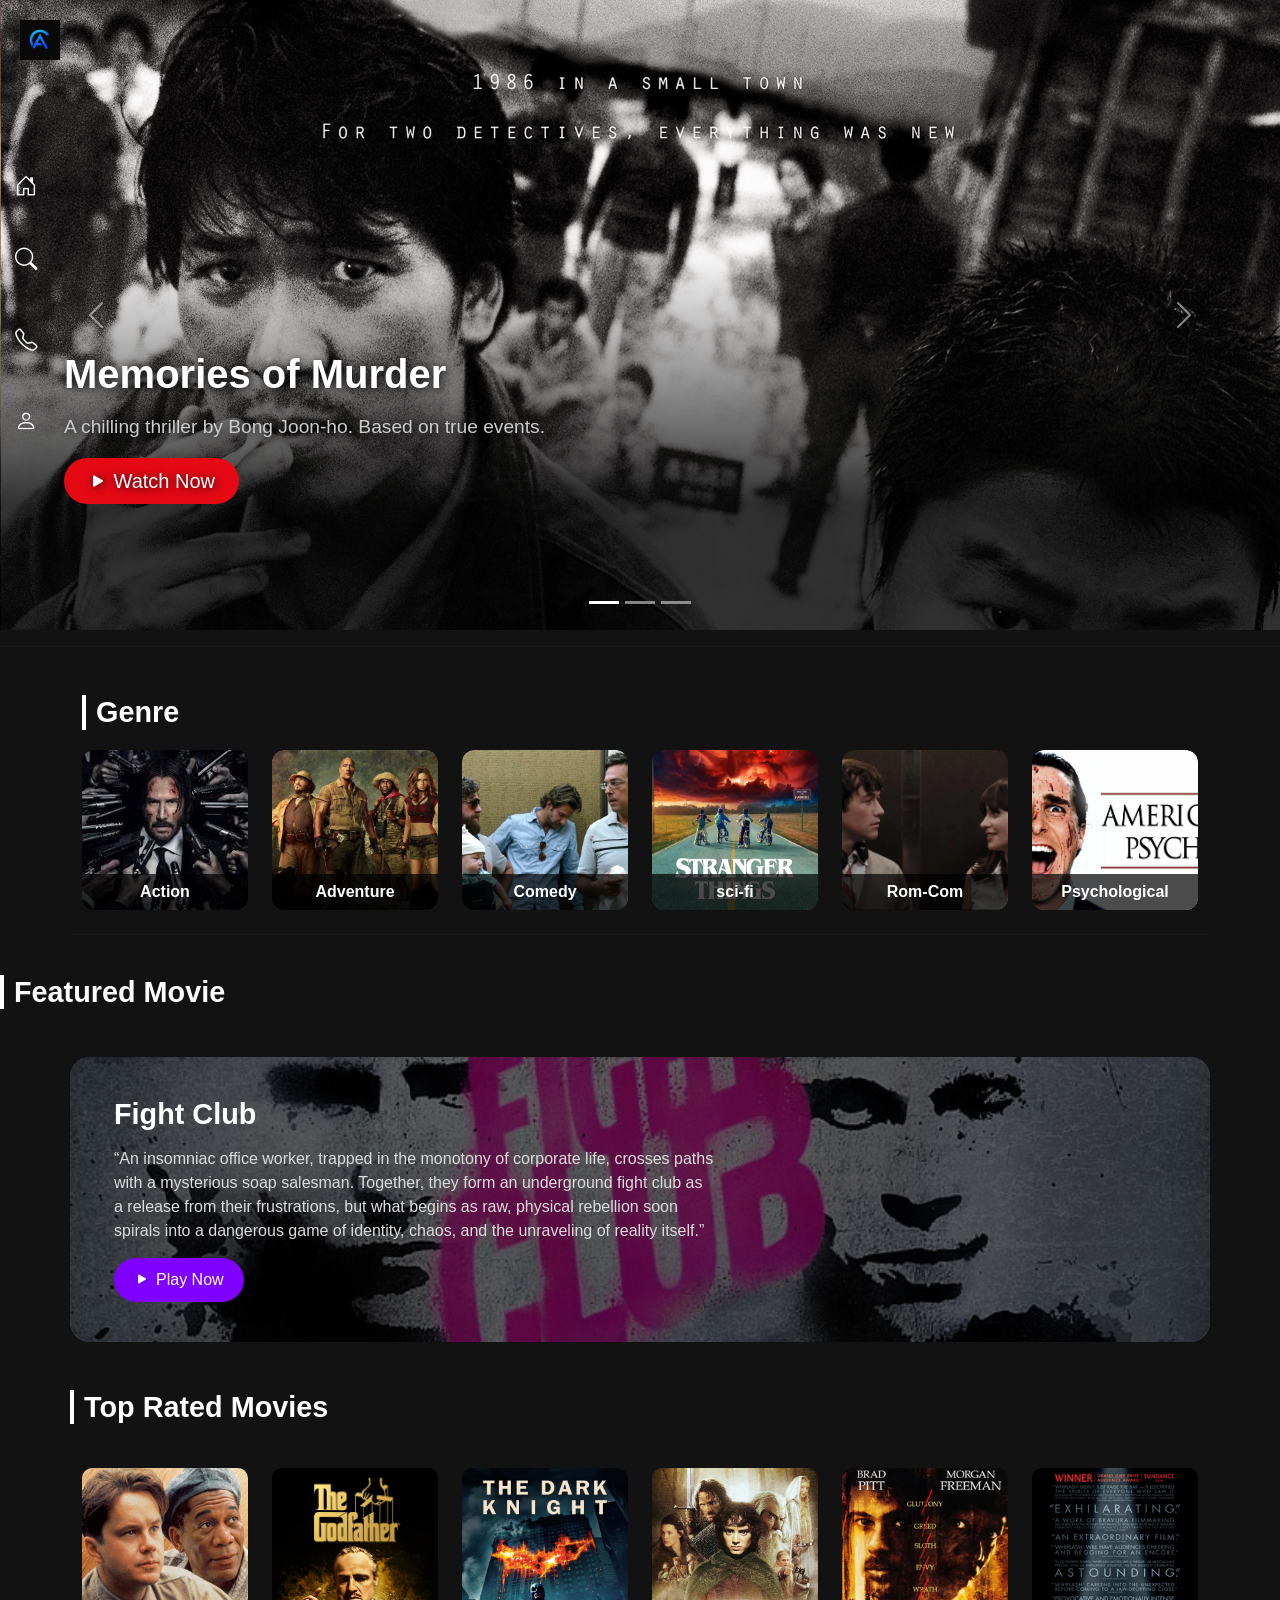
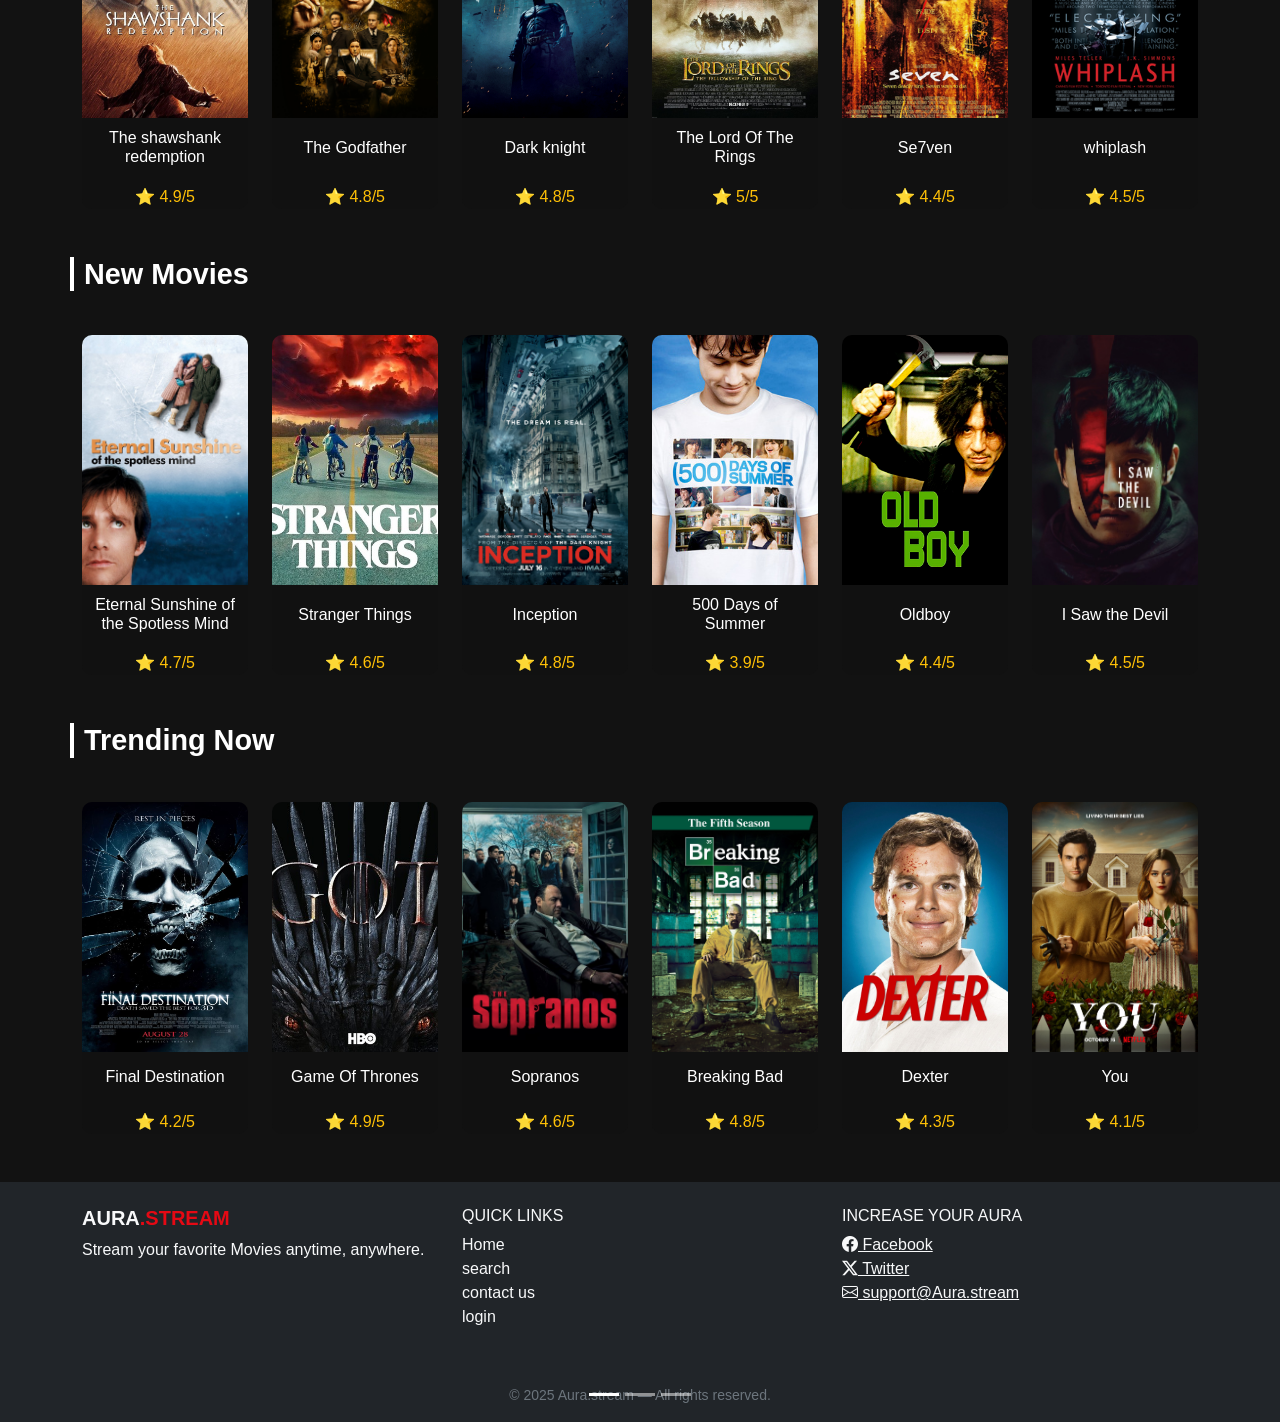
==== commit 783641a1: "minimal changes and the top rated section change" ====
--- a/index.html
+++ b/index.html
@@ -556,17 +556,17 @@
  <section>
   <div class="container my-5">
     <div class="row g-4 justify-content-center">
-      <h3 class="section-heading"> New Movies</h3>
+      <h3 class="section-heading"> Top Rated Movies</h3>
 
       <!-- Card 1 -->
       <div class="col-6 col-md-2">
         <div class="anime-card">
           <div class="anime-thumb">
-            <img src="eternal.jpg" alt="eternal of sunshine">
+            <img src="shawshank.jpg" alt="shawshank redemption">
             <div class="anime-overlay"><p>2h 30min</p></div>
           </div>
-          <h5 class="anime-title">Eternal Sunshine of the Spotless Mind</h5>
-          <p class="text-center text-warning m-0">⭐ 4.7/5</p>
+          <h5 class="anime-title">The shawshank redemption</h5>
+          <p class="text-center text-warning m-0">⭐ 4.9/5</p>
         </div>
       </div>
 
@@ -574,11 +574,11 @@
       <div class="col-6 col-md-2">
         <div class="anime-card">
           <div class="anime-thumb">
-            <img src="sci-fi.jpg" alt="sci fi image">
+            <img src="the godfather.png" alt="godfather">
             <div class="anime-overlay"><p>2h 30min</p></div>
           </div>
-          <h5 class="anime-title">Stranger Things</h5>
-          <p class="text-center text-warning m-0">⭐ 4.6/5</p>
+          <h5 class="anime-title">The Godfather</h5>
+          <p class="text-center text-warning m-0">⭐ 4.8/5</p>
         </div>
       </div>
 
@@ -586,10 +586,10 @@
       <div class="col-6 col-md-2">
         <div class="anime-card">
           <div class="anime-thumb">
-            <img src="inception.jpg" alt="inception image">
+            <img src="dark knight.jpg" alt="dark knight">
             <div class="anime-overlay"><p>2h 12min</p></div>
           </div>
-          <h5 class="anime-title">Inception</h5>
+          <h5 class="anime-title">Dark knight</h5>
           <p class="text-center text-warning m-0">⭐ 4.8/5</p>
         </div>
       </div>
@@ -598,11 +598,11 @@
       <div class="col-6 col-md-2">
         <div class="anime-card">
           <div class="anime-thumb">
-            <img src="500days.jpg" alt="500 days of summer">
+            <img src="lord of rings.jpg" alt="lord of the rings">
             <div class="anime-overlay"><p>2h 32min</p></div>
           </div>
-          <h5 class="anime-title">500 Days of Summer</h5>
-          <p class="text-center text-warning m-0">⭐ 3.9/5</p>
+          <h5 class="anime-title">The Lord Of The Rings</h5>
+          <p class="text-center text-warning m-0">⭐ 5/5</p>
         </div>
       </div>
 
@@ -610,10 +610,10 @@
       <div class="col-6 col-md-2">
         <div class="anime-card">
           <div class="anime-thumb">
-            <img src="oldboy.png" alt="old boy">
+            <img src="seven.jpg" alt="whats in the box">
             <div class="anime-overlay"><p>2h 1min</p></div>
           </div>
-          <h5 class="anime-title">Oldboy</h5>
+          <h5 class="anime-title">Se7ven</h5>
           <p class="text-center text-warning m-0">⭐ 4.4/5</p>
         </div>
       </div>
@@ -622,10 +622,10 @@
       <div class="col-6 col-md-2">
         <div class="anime-card">
           <div class="anime-thumb">
-            <img src="isaw.jpg" alt="i saw the devil">
+            <img src="whiplash.jpg" alt="whiplash">
             <div class="anime-overlay"><p>1h 45min</p></div>
           </div>
-          <h5 class="anime-title">I Saw the Devil</h5>
+          <h5 class="anime-title">whiplash</h5>
           <p class="text-center text-warning m-0">⭐ 4.5/5</p>
         </div>
       </div>
